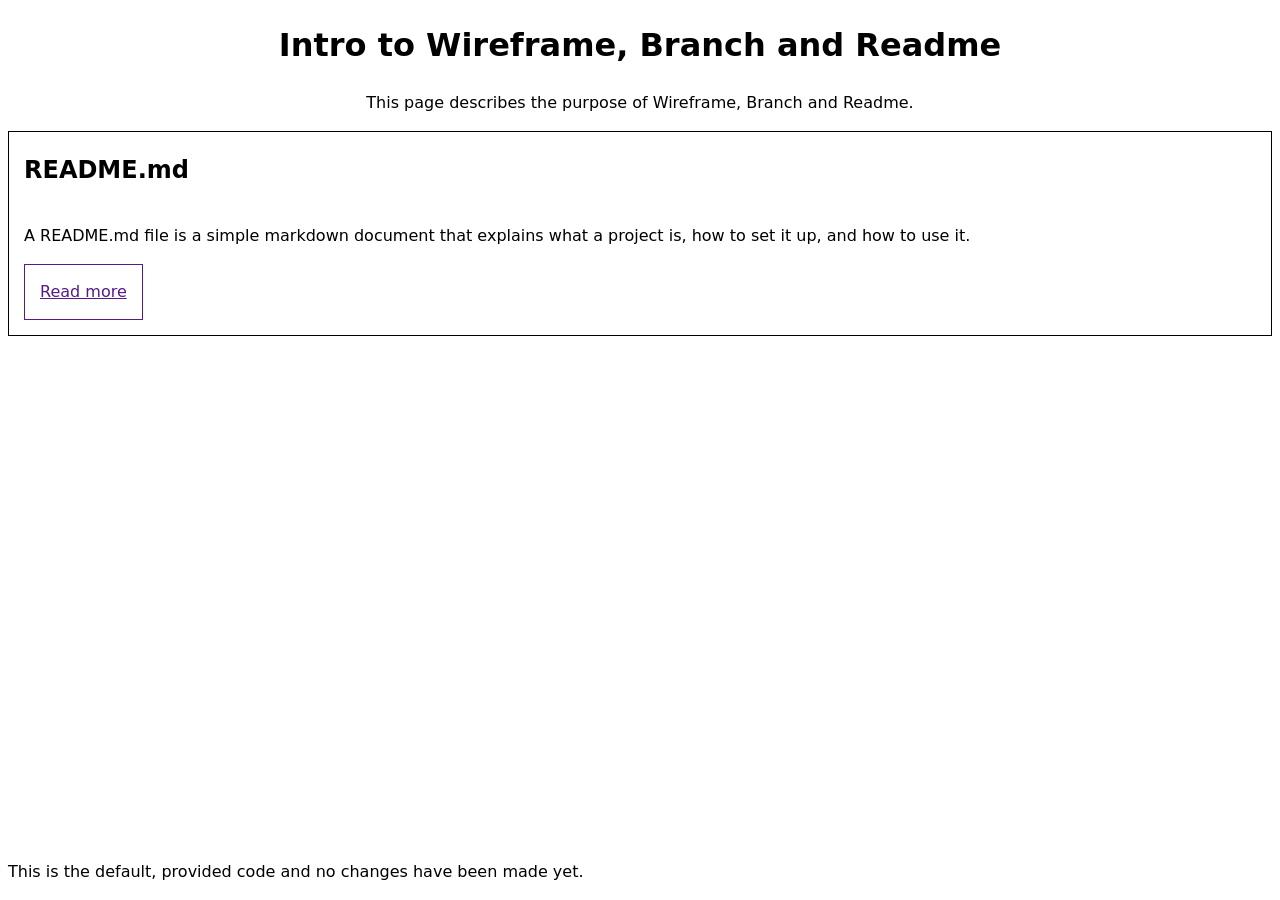
==== Wireframe/introPage.html @ 1de30081 "Added a title and short description of readme.md article" ====
<!DOCTYPE html>
<html lang="en">
  <head>
    <meta charset="UTF-8" />
    <meta name="viewport" content="width=device-width, initial-scale=1.0" />
    <title>Wireframe</title>
    <link rel="stylesheet" href="style.css" />
  </head>
  <body>
    <header>
      <h1>Intro to Wireframe, Branch and Readme</h1>
      <p>
        This page describes the purpose of Wireframe, Branch and Readme.
      </p>
    </header>
    <main>
      <article>
        <img src="placeholder.svg" alt="" />
        <h2>README.md</h2>
        <p>
          A README.md file is a simple markdown document that explains what a project is, 
          how to set it up, and how to use it.
        </p>
        <a href="">Read more</a>
      </article>
    </main>
    <footer>
      <p>
        This is the default, provided code and no changes have been made yet.
      </p>
    </footer>
  </body>
</html>
---- Wireframe/style.css ----
/* Here are some starter styles
You can edit these or replace them entirely 
It's showing you a common way to organise CSS 
And includes solutions to common problems 
As well as useful links to learn more */

/* ====== Design Palette ======
 This is our "design palette".
 It sets out the colours, fonts, styles etc to be used in this design 
 At work, a designer will give these to you based on the corporate brand, but while you are learning
 You can design it yourself if you like
 Inspect the starter design with Devtools
 Click on the colour swatches to see what is happening
 I've put some useful CSS you won't have learned yet
 For you to explore and play with if you are interested
 https://web.dev/articles/min-max-clamp
 https://scrimba.com/learn-css-variables-c026
====== Design Palette ====== */
:root {
  --paper: oklch(7 0 0);
  --ink: color-mix(in oklab, var(--color) 5%, black);
  --font: 100%/1.5 system-ui;
  --space: clamp(6px, 6px + 2vw, 15px);
  --line: 1px solid;
  --container: 1280px;
}
/* ====== Base Elements ======
 General rules for basic HTML elements in any context */
header {
  text-align: center;
}
body {
  background: var(--paper);
  color: var(--ink);
  font: var(--font);
}
a {
  padding: var(--space);
  border: var(--line);
  max-width: fit-content;
}
img,
svg {
  width: 100%;
  object-fit: cover;
}
/* ====== Site Layout ====== 
Setting the overall rules for page regions
https://www.w3.org/WAI/tutorials/page-structure/regions/
*/
main {
  max-width: var(--container);
  margin: 0 auto calc(var(--space) * 4) auto;
}
footer {
  position: fixed;
  bottom: 0;
  text-align: center;
}
/* ====== Articles Grid Layout ====
Setting the rules for how articles are placed in the main element.
Inspect this in Devtools and click the "grid" button in the Elements view
Play with the options that come up.
https://developer.chrome.com/docs/devtools/css/grid
https://gridbyexample.com/learn/
*/
main {
  display: grid;
  grid-template-columns: 1fr 1fr;
  gap: var(--space);
  > *:first-child {
    grid-column: span 2;
  }
}
/* ====== Article Layout ====== 
Setting the rules for how elements are placed in the article. 
Now laying out just the INSIDE of the repeated card/article design.
Keeping things orderly and separate is the key to good, simple CSS.
*/
article {
  border: var(--line);
  padding-bottom: var(--space);
  text-align: left;
  display: grid;
  grid-template-columns: var(--space) 1fr var(--space);
  > * {
    grid-column: 2/3;
  }
  > img {
    grid-column: span 3;
  }
}
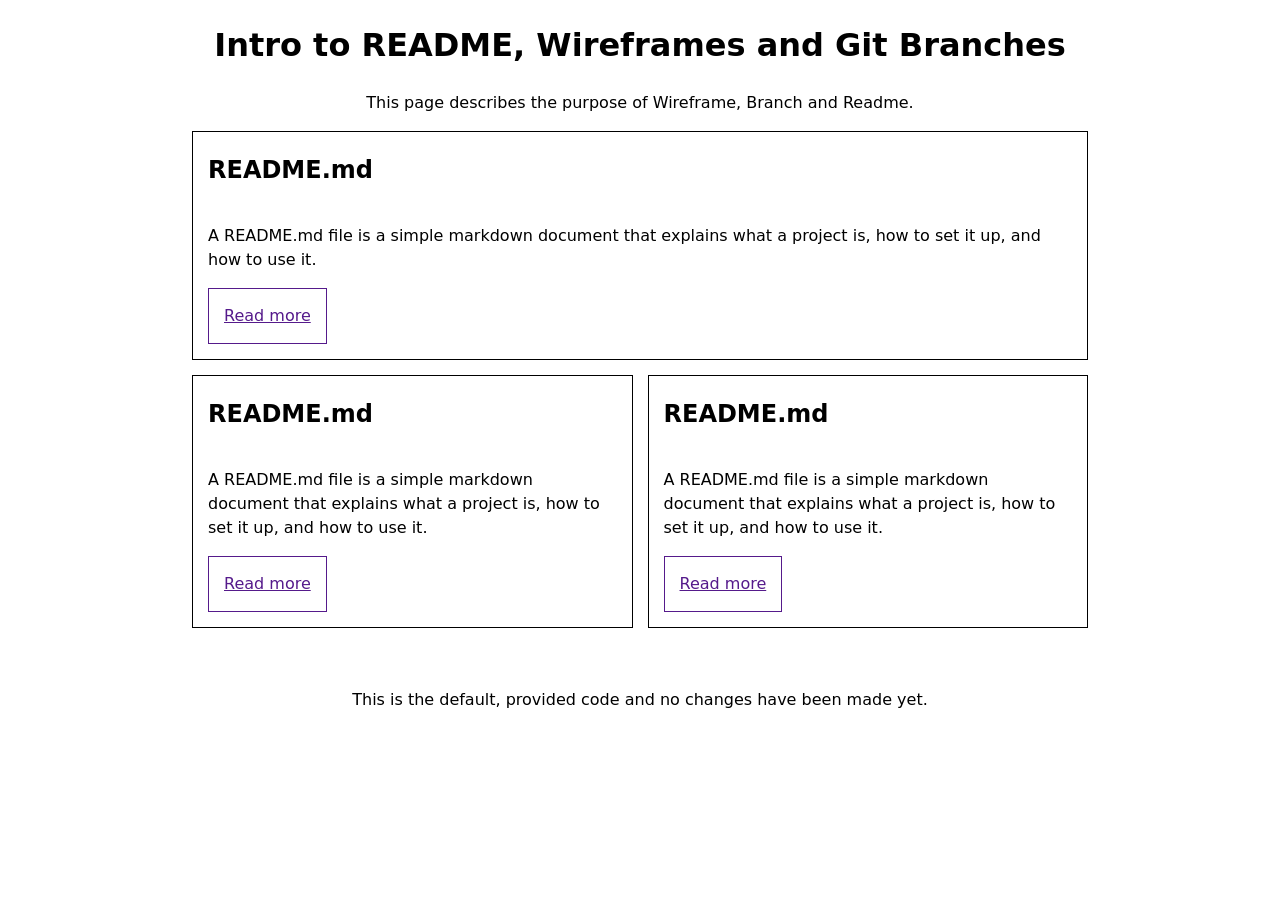
==== commit 905be6b0: "Duplicated 1 article 3 times to modify later" ====
--- a/Wireframe/introPage.html
+++ b/Wireframe/introPage.html
@@ -8,12 +8,30 @@
   </head>
   <body>
     <header>
-      <h1>Intro to Wireframe, Branch and Readme</h1>
+      <h1>Intro to README, Wireframes and Git Branches</h1>
       <p>
         This page describes the purpose of Wireframe, Branch and Readme.
       </p>
     </header>
     <main>
+      <article>
+        <img src="placeholder.svg" alt="" />
+        <h2>README.md</h2>
+        <p>
+          A README.md file is a simple markdown document that explains what a project is, 
+          how to set it up, and how to use it.
+        </p>
+        <a href="">Read more</a>
+      </article>
+      <article>
+        <img src="placeholder.svg" alt="" />
+        <h2>README.md</h2>
+        <p>
+          A README.md file is a simple markdown document that explains what a project is, 
+          how to set it up, and how to use it.
+        </p>
+        <a href="">Read more</a>
+      </article>
       <article>
         <img src="placeholder.svg" alt="" />
         <h2>README.md</h2>
--- a/Wireframe/style.css
+++ b/Wireframe/style.css
@@ -33,6 +33,8 @@
   background: var(--paper);
   color: var(--ink);
   font: var(--font);
+  margin-left: 15%;
+  margin-right: 15%;
 }
 a {
   padding: var(--space);
@@ -53,7 +55,6 @@
   margin: 0 auto calc(var(--space) * 4) auto;
 }
 footer {
-  position: fixed;
   bottom: 0;
   text-align: center;
 }
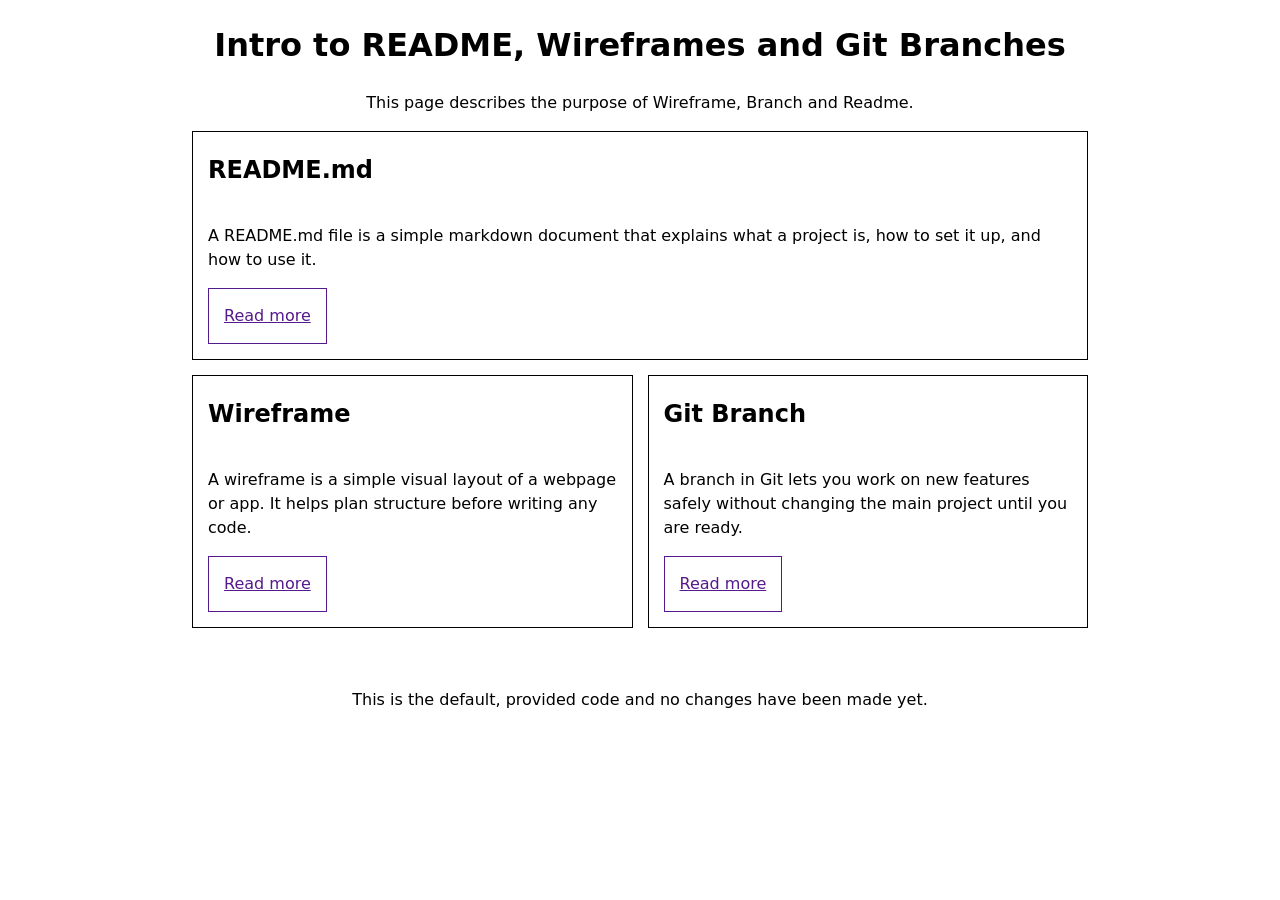
==== commit 951506d4: "Modified content of 2nd and 3rd articles for wireframe and git branch" ====
--- a/Wireframe/introPage.html
+++ b/Wireframe/introPage.html
@@ -25,19 +25,19 @@
       </article>
       <article>
         <img src="placeholder.svg" alt="" />
-        <h2>README.md</h2>
+        <h2>Wireframe</h2>
         <p>
-          A README.md file is a simple markdown document that explains what a project is, 
-          how to set it up, and how to use it.
+          A wireframe is a simple visual layout of a webpage or app. It helps
+          plan structure before writing any code.
         </p>
         <a href="">Read more</a>
       </article>
       <article>
         <img src="placeholder.svg" alt="" />
-        <h2>README.md</h2>
+        <h2>Git Branch</h2>
         <p>
-          A README.md file is a simple markdown document that explains what a project is, 
-          how to set it up, and how to use it.
+          A branch in Git lets you work on new features safely without changing
+          the main project until you are ready.
         </p>
         <a href="">Read more</a>
       </article>
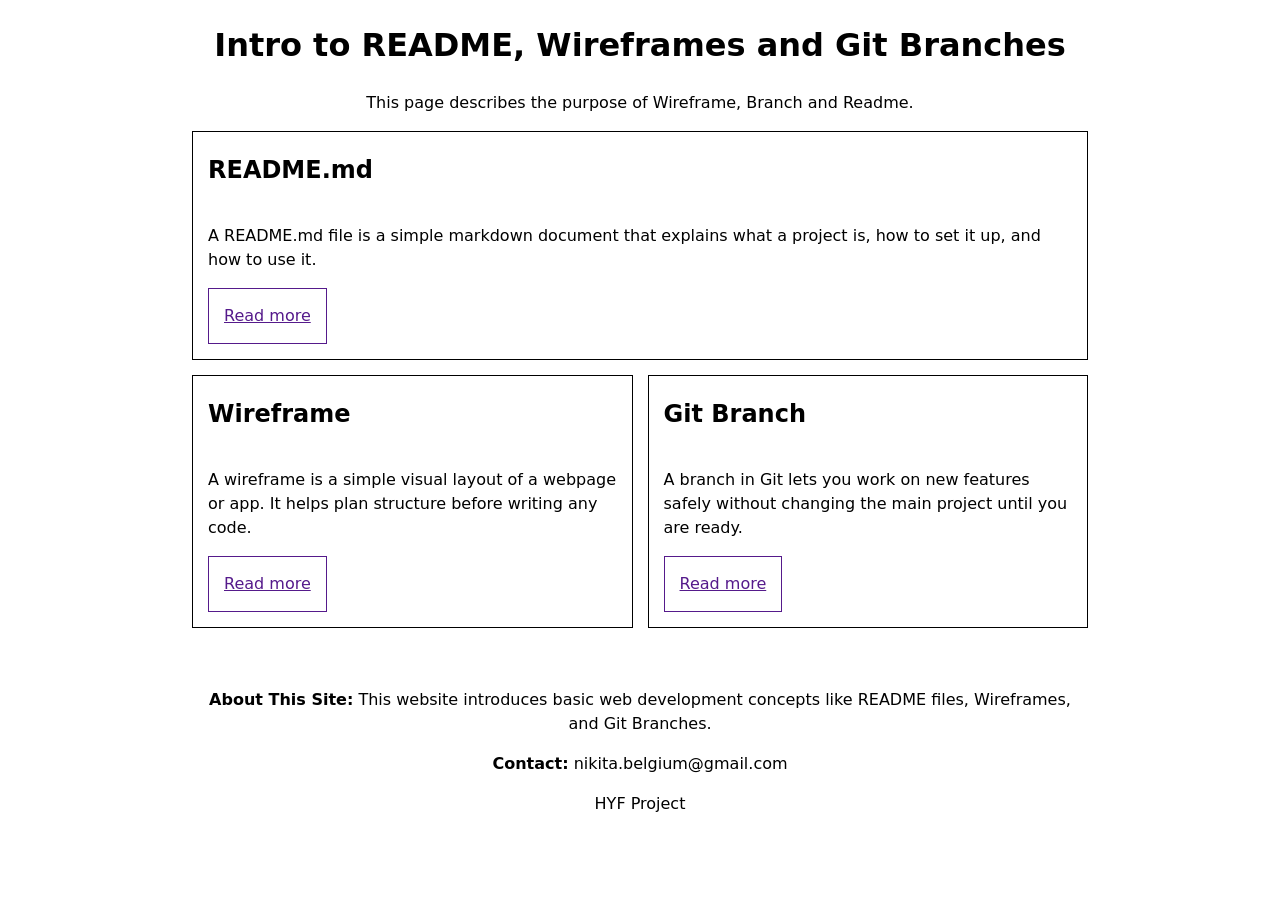
==== commit 9c70e50b: "Modified footer content" ====
--- a/Wireframe/introPage.html
+++ b/Wireframe/introPage.html
@@ -43,9 +43,9 @@
       </article>
     </main>
     <footer>
-      <p>
-        This is the default, provided code and no changes have been made yet.
-      </p>
+      <p><strong>About This Site:</strong> This website introduces basic web development concepts like README files, Wireframes, and Git Branches.</p>
+      <p><strong>Contact:</strong> nikita.belgium@gmail.com</p>
+      <p>HYF Project</p>
     </footer>
   </body>
 </html>
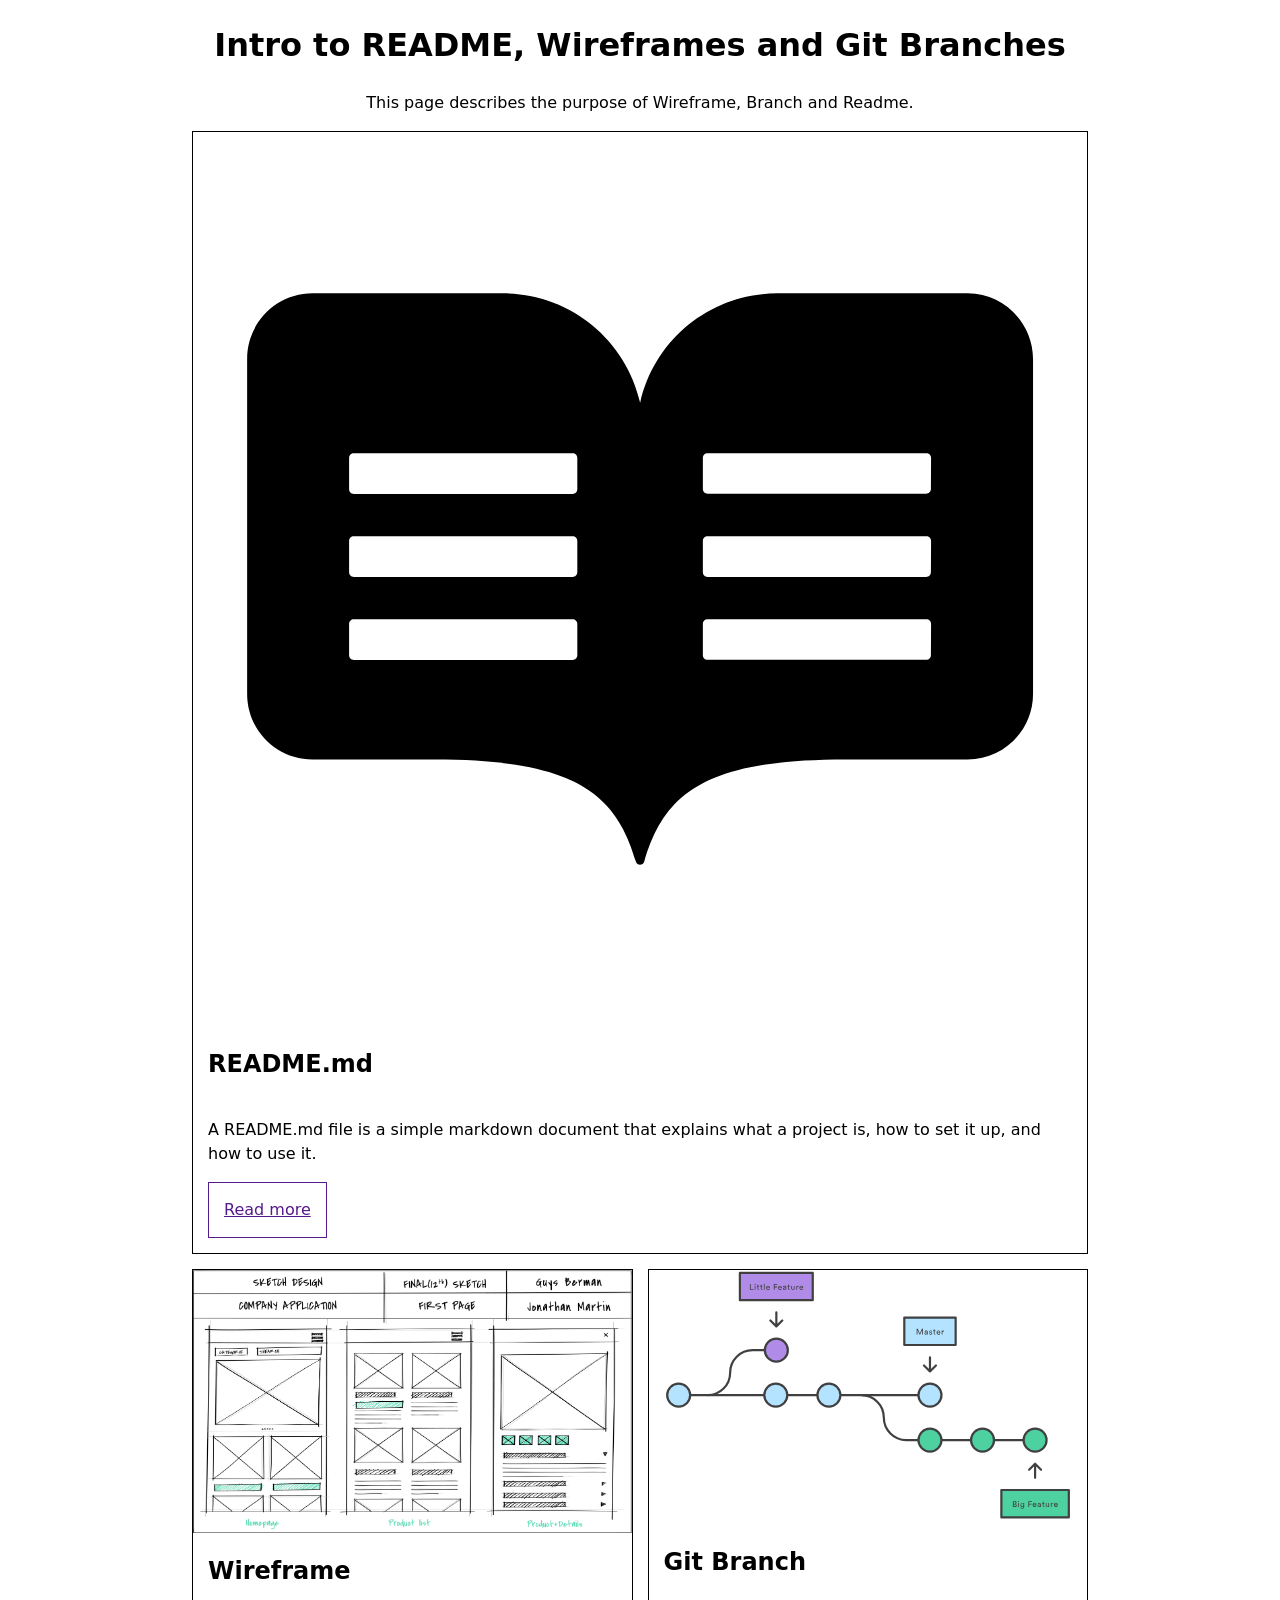
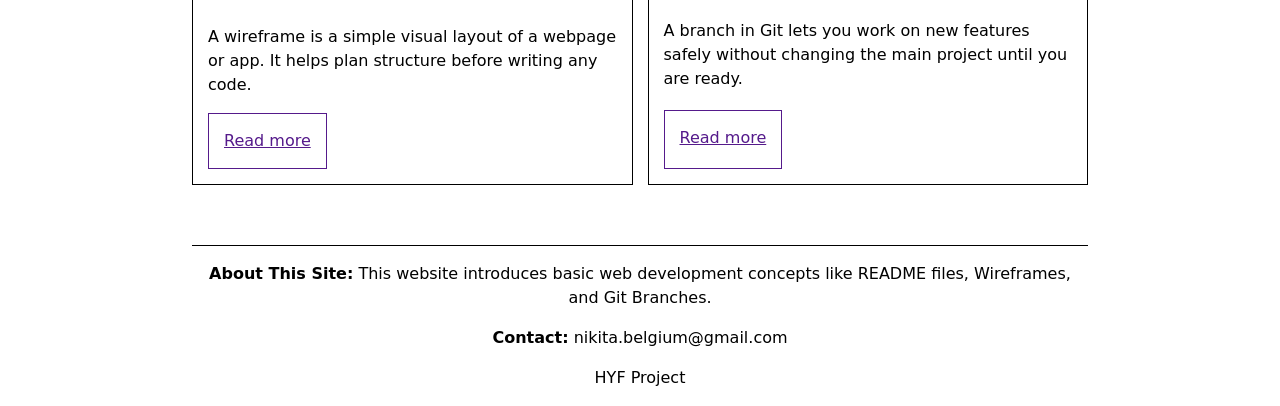
==== commit 07638a65: "Added images and changed image references in html" ====
--- a/Wireframe/introPage.html
+++ b/Wireframe/introPage.html
@@ -15,7 +15,7 @@
     </header>
     <main>
       <article>
-        <img src="placeholder.svg" alt="" />
+        <img src="readme.svg" alt="" />
         <h2>README.md</h2>
         <p>
           A README.md file is a simple markdown document that explains what a project is, 
@@ -24,7 +24,7 @@
         <a href="">Read more</a>
       </article>
       <article>
-        <img src="placeholder.svg" alt="" />
+        <img src="wireframe_illustration.jpg" alt="" />
         <h2>Wireframe</h2>
         <p>
           A wireframe is a simple visual layout of a webpage or app. It helps
@@ -33,7 +33,7 @@
         <a href="">Read more</a>
       </article>
       <article>
-        <img src="placeholder.svg" alt="" />
+        <img src="git_branch_illustration.svg" alt="" />
         <h2>Git Branch</h2>
         <p>
           A branch in Git lets you work on new features safely without changing
--- a/Wireframe/style.css
+++ b/Wireframe/style.css
@@ -55,7 +55,7 @@
   margin: 0 auto calc(var(--space) * 4) auto;
 }
 footer {
-  bottom: 0;
+  border-top: 1px solid black;
   text-align: center;
 }
 /* ====== Articles Grid Layout ====
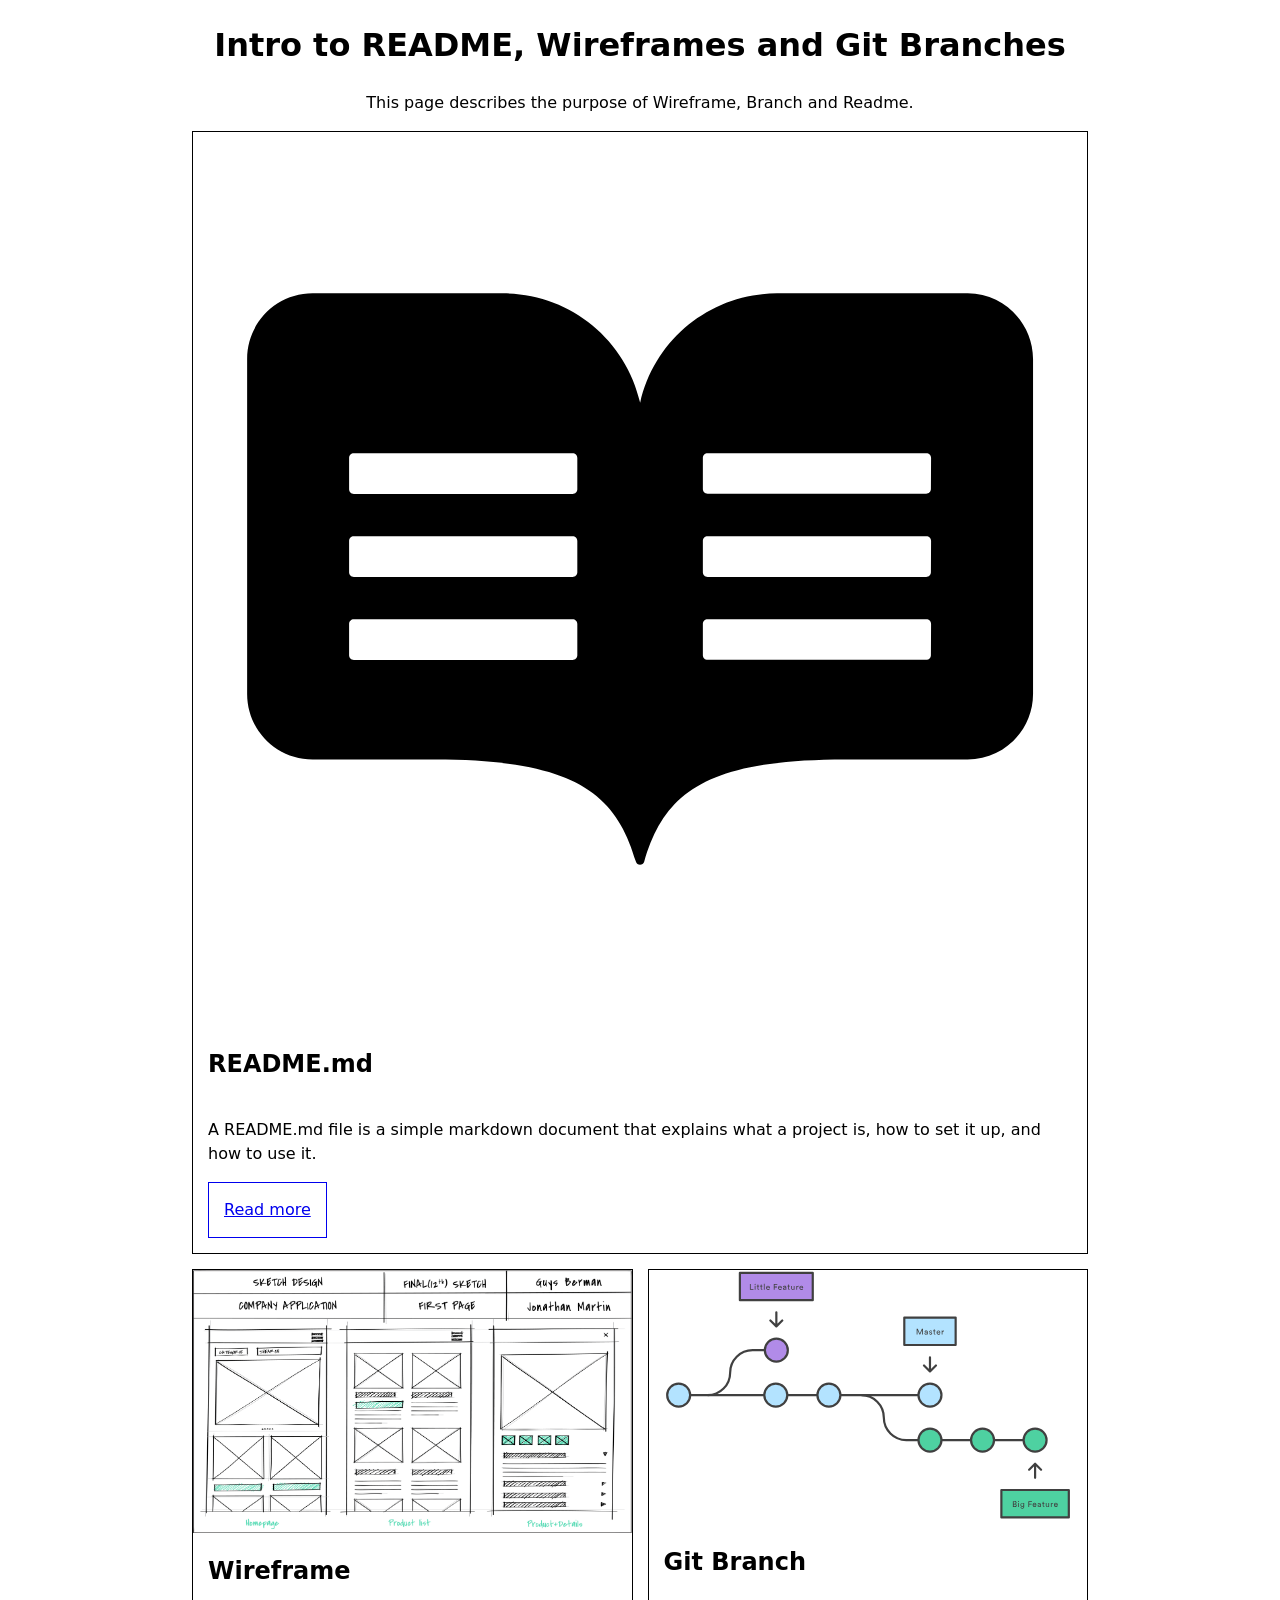
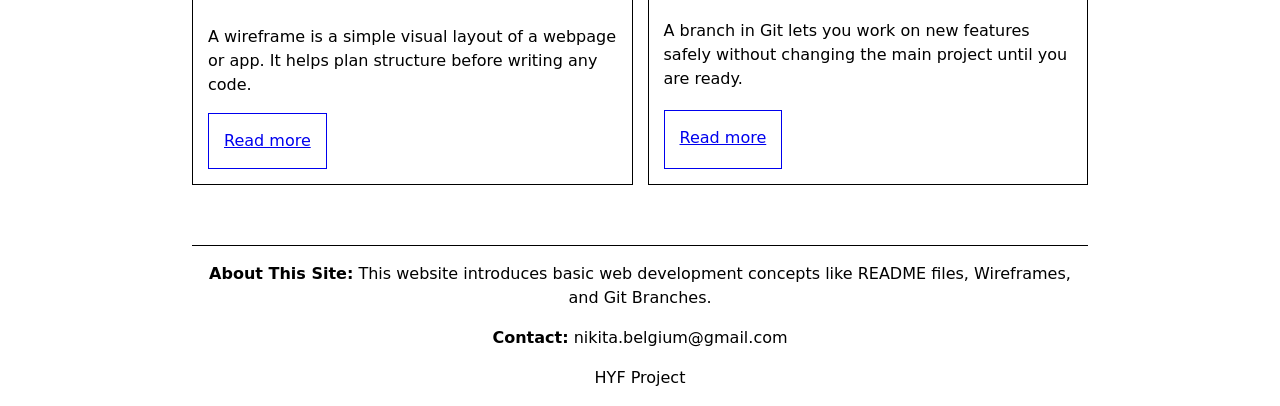
==== commit 266f08f8: "Added live links to href for all 3 articles" ====
--- a/Wireframe/introPage.html
+++ b/Wireframe/introPage.html
@@ -15,31 +15,31 @@
     </header>
     <main>
       <article>
-        <img src="readme.svg" alt="" />
+        <img src="readme.svg" alt="README illustration" />
         <h2>README.md</h2>
         <p>
           A README.md file is a simple markdown document that explains what a project is, 
           how to set it up, and how to use it.
         </p>
-        <a href="">Read more</a>
+        <a href="https://docs.github.com/en/repositories/managing-your-repositorys-settings-and-features/customizing-your-repository/about-readmes">Read more</a>
       </article>
       <article>
-        <img src="wireframe_illustration.jpg" alt="" />
+        <img src="wireframe_illustration.jpg" alt="Wireframe illustration" />
         <h2>Wireframe</h2>
         <p>
           A wireframe is a simple visual layout of a webpage or app. It helps
           plan structure before writing any code.
         </p>
-        <a href="">Read more</a>
+        <a href="https://en.wikipedia.org/wiki/Website_wireframe">Read more</a>
       </article>
       <article>
-        <img src="git_branch_illustration.svg" alt="" />
+        <img src="git_branch_illustration.svg" alt="Git branch illustration" />
         <h2>Git Branch</h2>
         <p>
           A branch in Git lets you work on new features safely without changing
           the main project until you are ready.
         </p>
-        <a href="">Read more</a>
+        <a href="https://docs.github.com/en/pull-requests/collaborating-with-pull-requests/proposing-changes-to-your-work-with-pull-requests/about-branches">Read more</a>
       </article>
     </main>
     <footer>
